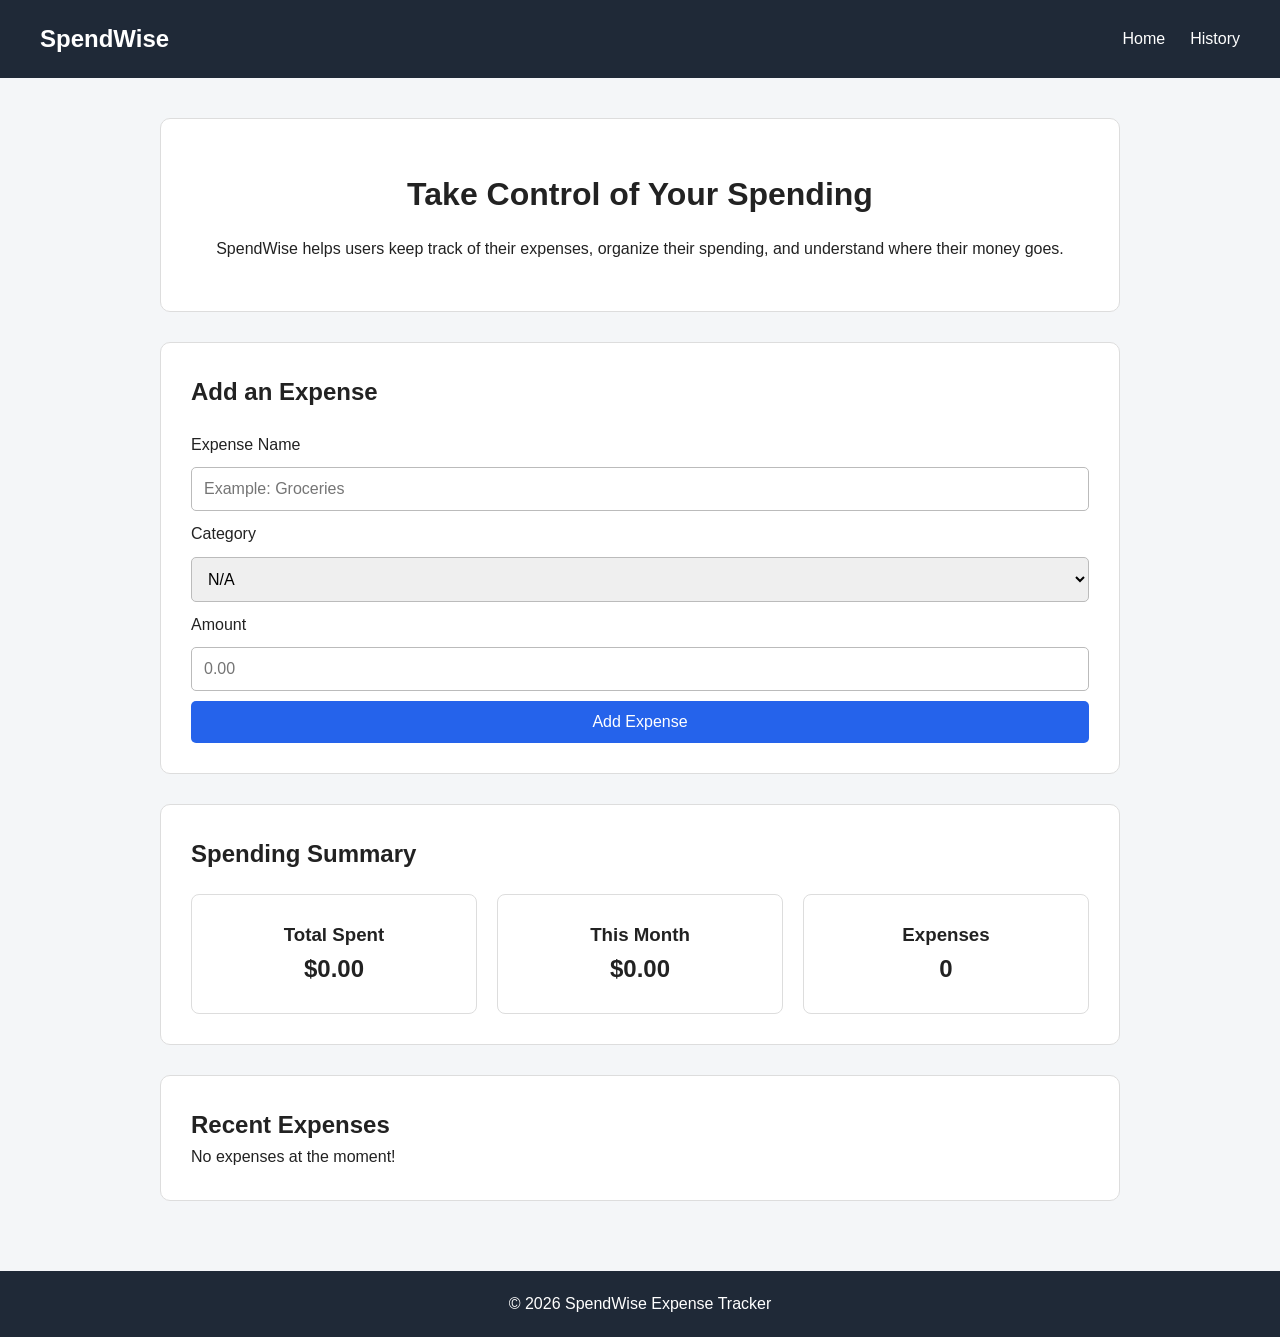
==== index.html @ 8d5cf4a2 "created expense tracker" ====
<!DOCTYPE html>
<html lang="en">
<head>
    <meta charset="UTF-8">
    <meta name="viewport" content="width=device-width, initial-scale=1.0">
    <title>SpendWise - Expense Tracker</title>
    <link rel="stylesheet" href="styles.css">
</head>

<body>

    <header>
        <nav>
            <h1>SpendWise</h1>

            <ul>
                <li><a href="index.html">Home</a></li>
                <li><a href="history.html">History</a></li>
            </ul>
        </nav>
    </header>

    <main>

        <section id="home" class="hero">
            <h2>Take Control of Your Spending</h2>
            <p>
                SpendWise helps users keep track of their expenses,
                organize their spending, and understand where their money goes.
            </p>
        </section>

        <section id="add-expense" class="expense-section">
            <h2>Add an Expense</h2>

            <form>
                <label for="expense-name">Expense Name</label>
                <input type="text" id="expense-name" placeholder="Example: Groceries">

                <label for="category">Category</label>
                <select id="category">
                    <option>N/A</option>
                    <option>Transportation</option>
                    <option>Entertainment</option>
                    <option>Bills</option>
                    <option>Food/Snacks</option>
                </select>

                <label for="amount">Amount</label>
                <input type="number" id="amount" placeholder="0.00">

                <button type="submit">Add Expense</button>
            </form>
        </section>

        <section class="summary">
            <h2>Spending Summary</h2>

            <div class="cards">

                <article class="card">
                    <h3>Total Spent</h3>
                    <p>$0.00</p>
                </article>

                <article class="card">
                    <h3>This Month</h3>
                    <p>$0.00</p>
                </article>

                <article class="card">
                    <h3>Expenses</h3>
                    <p>0</p>
                </article>

            </div>
        </section>

       <section class="history">
    <h2>Recent Expenses</h2>

    <p class="no-expenses">
        No expenses at the moment!
    </p>
</section>

        </section>

    </main>

    <footer>
        <p>&copy; 2026 SpendWise Expense Tracker</p>
    </footer>

</body>
</html>
---- styles.css ----
* {
    box-sizing: border-box;
    margin: 0;
    padding: 0;
}

body {
    font-family: Arial, sans-serif;
    background-color: #f4f6f8;
    color: #222;
    line-height: 1.6;
}

header {
    background-color: #1f2937;
    color: white;
    padding: 20px 40px;
}

nav {
    display: flex;
    justify-content: space-between;
    align-items: center;
}

nav ul {
    display: flex;
    list-style: none;
    gap: 25px;
}

nav a {
    color: white;
    text-decoration: none;
}

main {
    max-width: 1000px;
    margin: auto;
    padding: 40px 20px;
}

.hero {
    background-color: white;
    text-align: center;
    padding: 50px 25px;
    margin-bottom: 30px;
    border: 1px solid #ddd;
    border-radius: 10px;
}

.hero h2 {
    font-size: 32px;
    margin-bottom: 15px;
}

.expense-section,
.summary,
.history {
    background-color: white;
    padding: 30px;
    margin-bottom: 30px;
    border: 1px solid #ddd;
    border-radius: 10px;
}

form {
    display: flex;
    flex-direction: column;
    gap: 10px;
    margin-top: 20px;
}

input,
select {
    padding: 12px;
    border: 1px solid #bbb;
    border-radius: 5px;
    font-size: 16px;
}

button {
    padding: 12px;
    background-color: #2563eb;
    color: white;
    border: none;
    border-radius: 5px;
    font-size: 16px;
    cursor: pointer;
}

.cards {
    display: flex;
    gap: 20px;
    margin-top: 20px;
}

.card {
    flex: 1;
    padding: 25px;
    border: 1px solid #ddd;
    border-radius: 8px;
    text-align: center;
}

.card p {
    font-size: 24px;
    font-weight: bold;
}

.expense {
    display: flex;
    justify-content: space-between;
    padding: 20px;
    border-bottom: 1px solid #ddd;
}

.expense p {
    color: #666;
}

footer {
    text-align: center;
    background-color: #1f2937;
    color: white;
    padding: 20px;
}
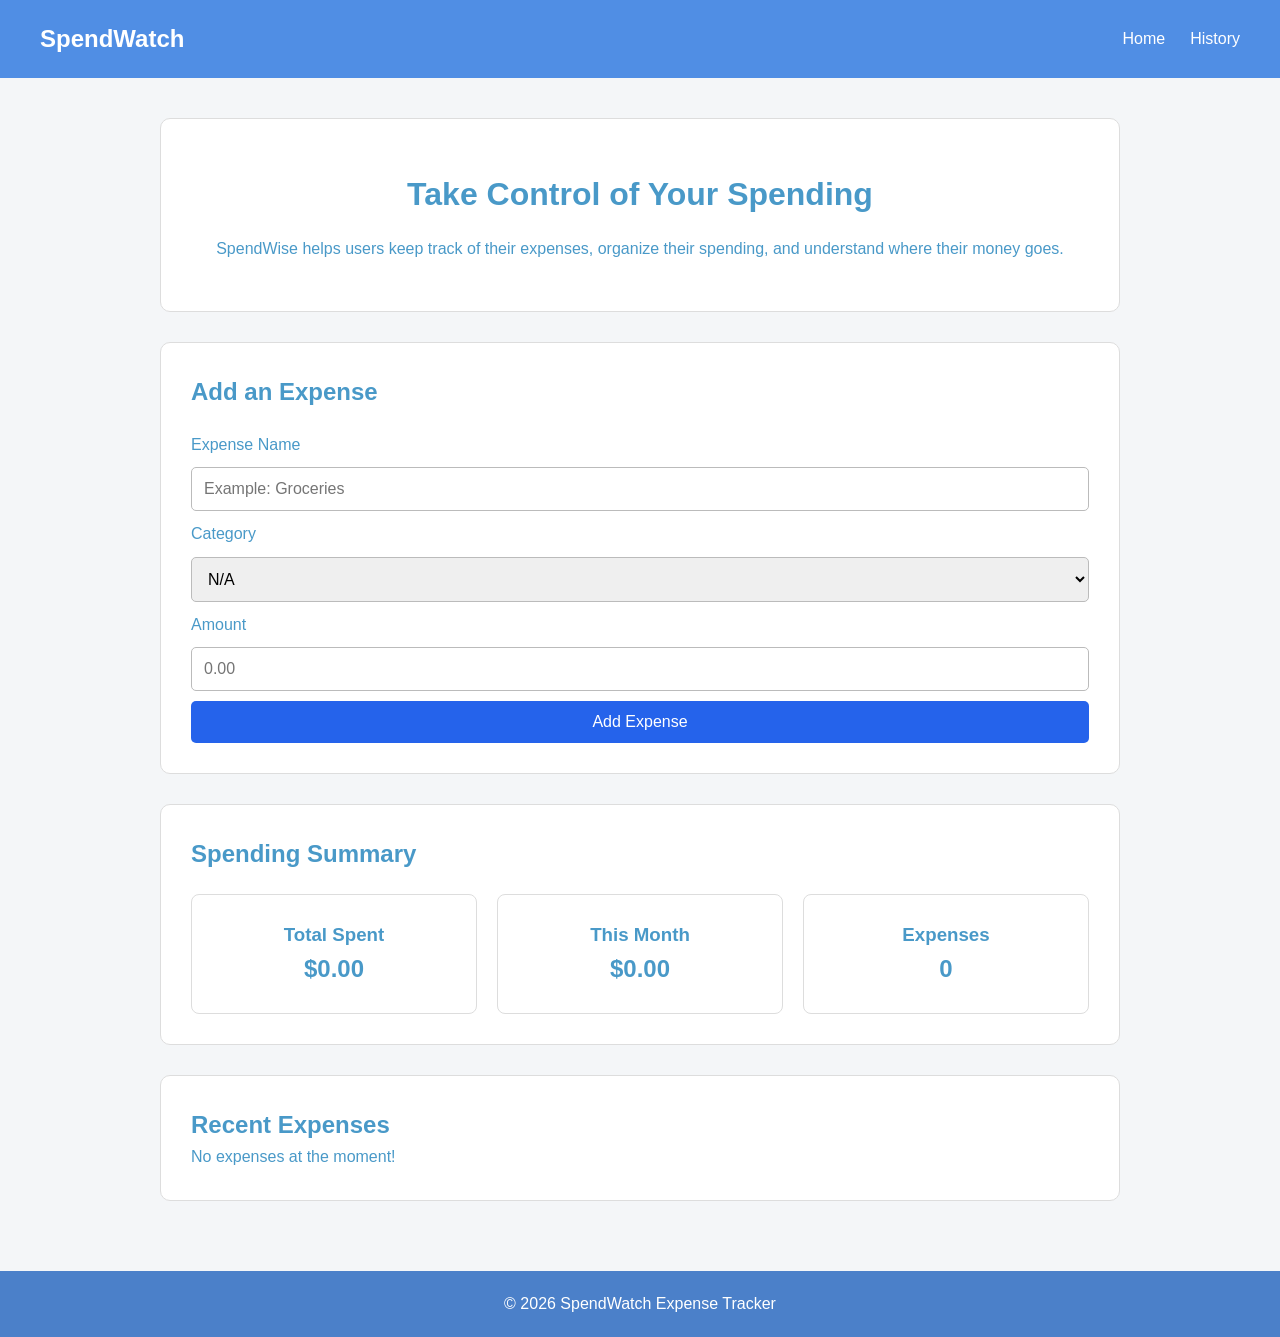
==== commit fd6acdf6: "Gave my website a different title for it to ring more of bell to users" ====
--- a/index.html
+++ b/index.html
@@ -3,7 +3,7 @@
 <head>
     <meta charset="UTF-8">
     <meta name="viewport" content="width=device-width, initial-scale=1.0">
-    <title>SpendWise - Expense Tracker</title>
+    <title>SpendWatch - Expense Tracker</title>
     <link rel="stylesheet" href="styles.css">
 </head>
 
@@ -11,7 +11,7 @@
 
     <header>
         <nav>
-            <h1>SpendWise</h1>
+            <h1>SpendWatch</h1>
 
             <ul>
                 <li><a href="index.html">Home</a></li>
@@ -89,7 +89,7 @@
     </main>
 
     <footer>
-        <p>&copy; 2026 SpendWise Expense Tracker</p>
+        <p>&copy; 2026 SpendWatch Expense Tracker</p>
     </footer>
 
 </body>
--- a/styles.css
+++ b/styles.css
@@ -7,12 +7,12 @@
 body {
     font-family: Arial, sans-serif;
     background-color: #f4f6f8;
-    color: #222;
+    color: #4999c8;
     line-height: 1.6;
 }
 
 header {
-    background-color: #1f2937;
+    background-color: #508ee4;
     color: white;
     padding: 20px 40px;
 }
@@ -116,12 +116,12 @@
 }
 
 .expense p {
-    color: #666;
+    color: #040000;
 }
 
 footer {
     text-align: center;
-    background-color: #1f2937;
+    background-color: #4b80c9;
     color: white;
     padding: 20px;
 }
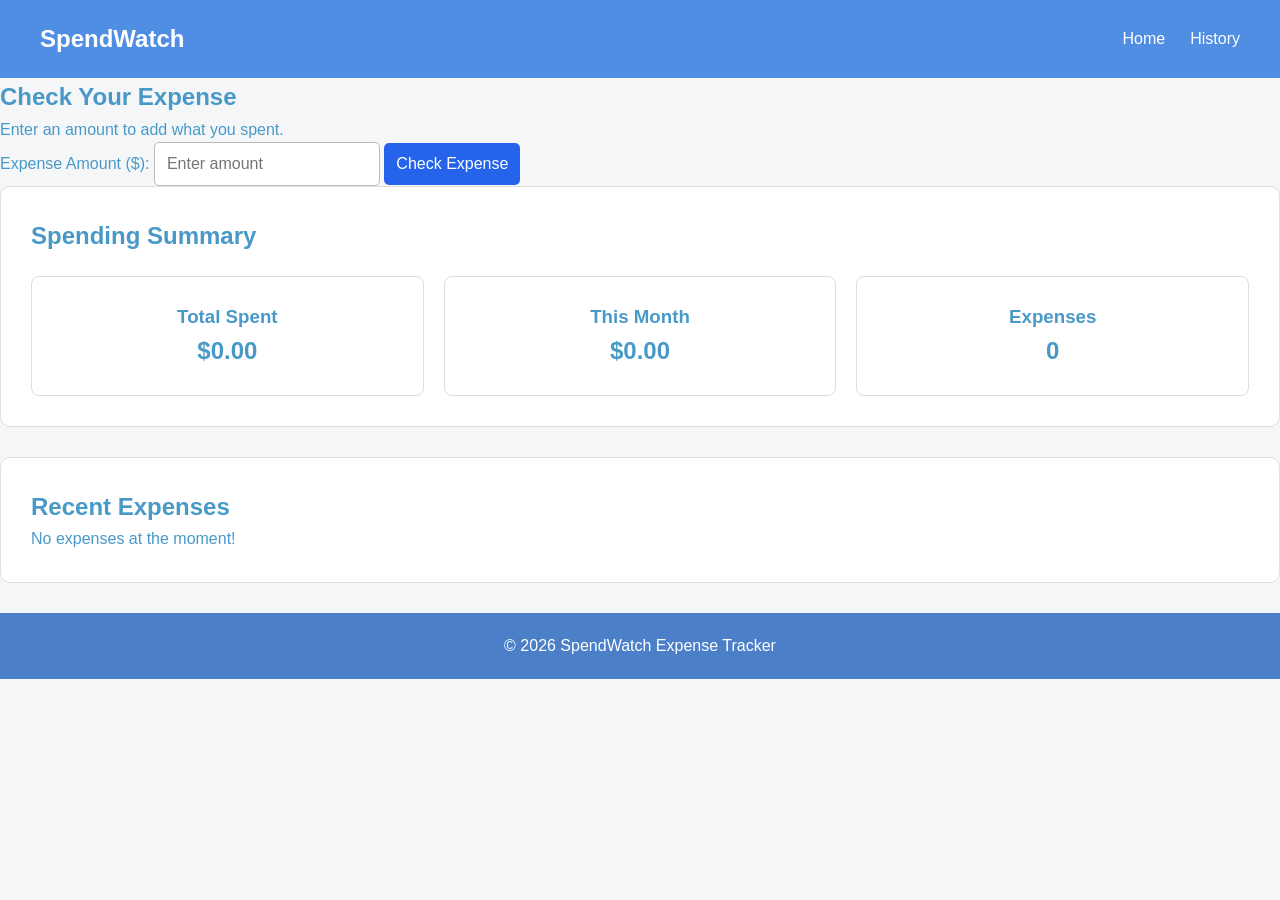
==== commit 94a5bffc: "chnaged the way the actual expense tracker looks" ====
--- a/index.html
+++ b/index.html
@@ -20,36 +20,26 @@
         </nav>
     </header>
 
-    <main>
+    <section class="expense-checker">
+    <h2>Check Your Expense</h2>
+    <p>Enter an amount to add what you spent.</p>
 
-        <section id="home" class="hero">
-            <h2>Take Control of Your Spending</h2>
-            <p>
-                SpendWise helps users keep track of their expenses,
-                organize their spending, and understand where their money goes.
-            </p>
-        </section>
+    <label for="expenseAmount">Expense Amount ($):</label>
+    <input
+        type="number"
+        id="expenseAmount"
+        min="0.01"
+        step="0.01"
+        placeholder="Enter amount"
+    >
 
-        <section id="add-expense" class="expense-section">
-            <h2>Add an Expense</h2>
+    <button type="button" id="checkExpense">Check Expense</button>
 
-            <form>
-                <label for="expense-name">Expense Name</label>
-                <input type="text" id="expense-name" placeholder="Example: Groceries">
+    <p id="feedback" role="status" aria-live="polite"></p>
+</section>
 
-                <label for="category">Category</label>
-                <select id="category">
-                    <option>N/A</option>
-                    <option>Transportation</option>
-                    <option>Entertainment</option>
-                    <option>Bills</option>
-                    <option>Food/Snacks</option>
-                </select>
+<script src="script.js"></script>
 
-                <label for="amount">Amount</label>
-                <input type="number" id="amount" placeholder="0.00">
-
-                <button type="submit">Add Expense</button>
             </form>
         </section>
 
@@ -91,6 +81,6 @@
     <footer>
         <p>&copy; 2026 SpendWatch Expense Tracker</p>
     </footer>
-
+ <script src="script.js"></script>
 </body>
 </html>
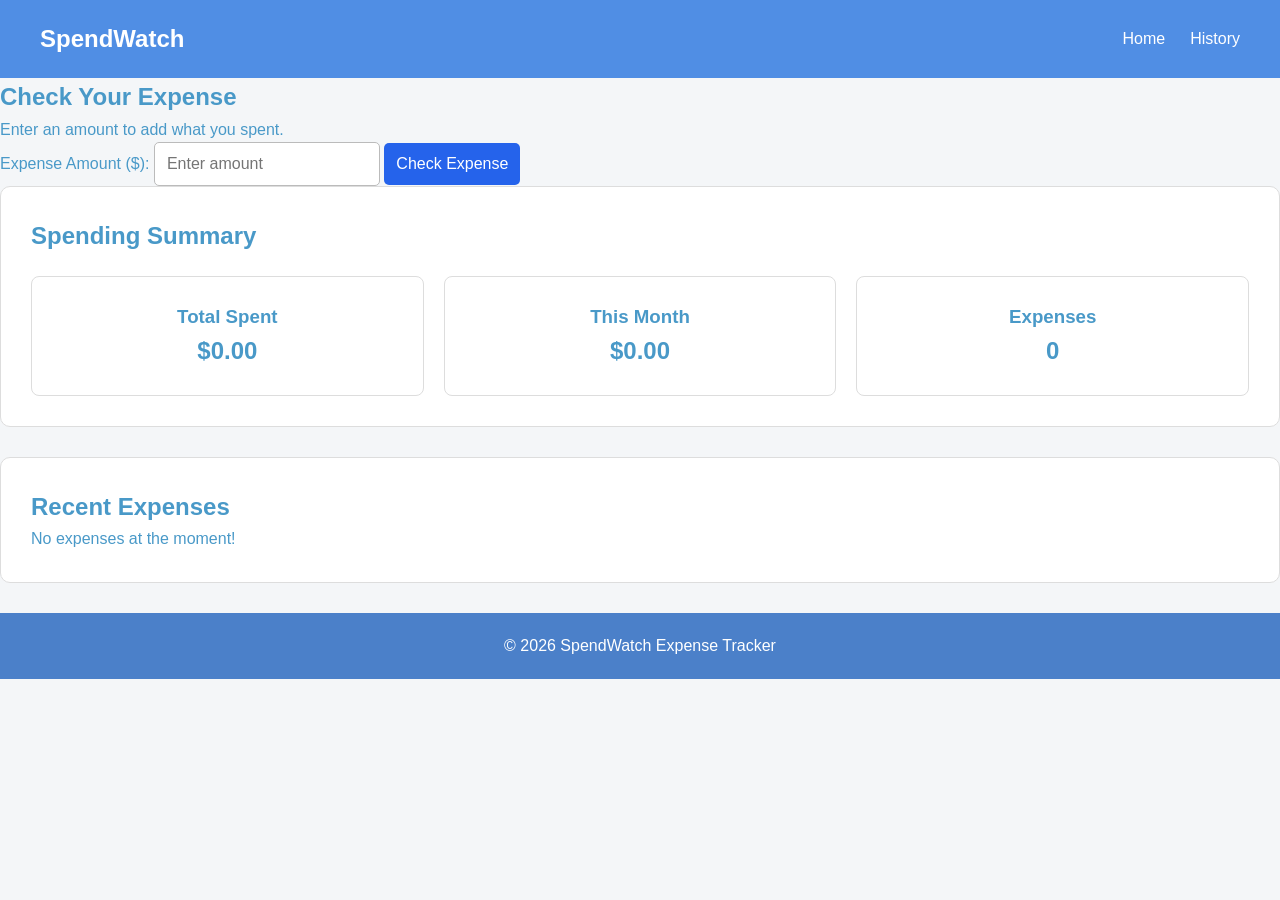
==== commit 08714589: "took some uncessary words in index out" ====
--- a/index.html
+++ b/index.html
@@ -38,9 +38,8 @@
     <p id="feedback" role="status" aria-live="polite"></p>
 </section>
 
-<script src="script.js"></script>
 
-            </form>
+        
         </section>
 
         <section class="summary">
